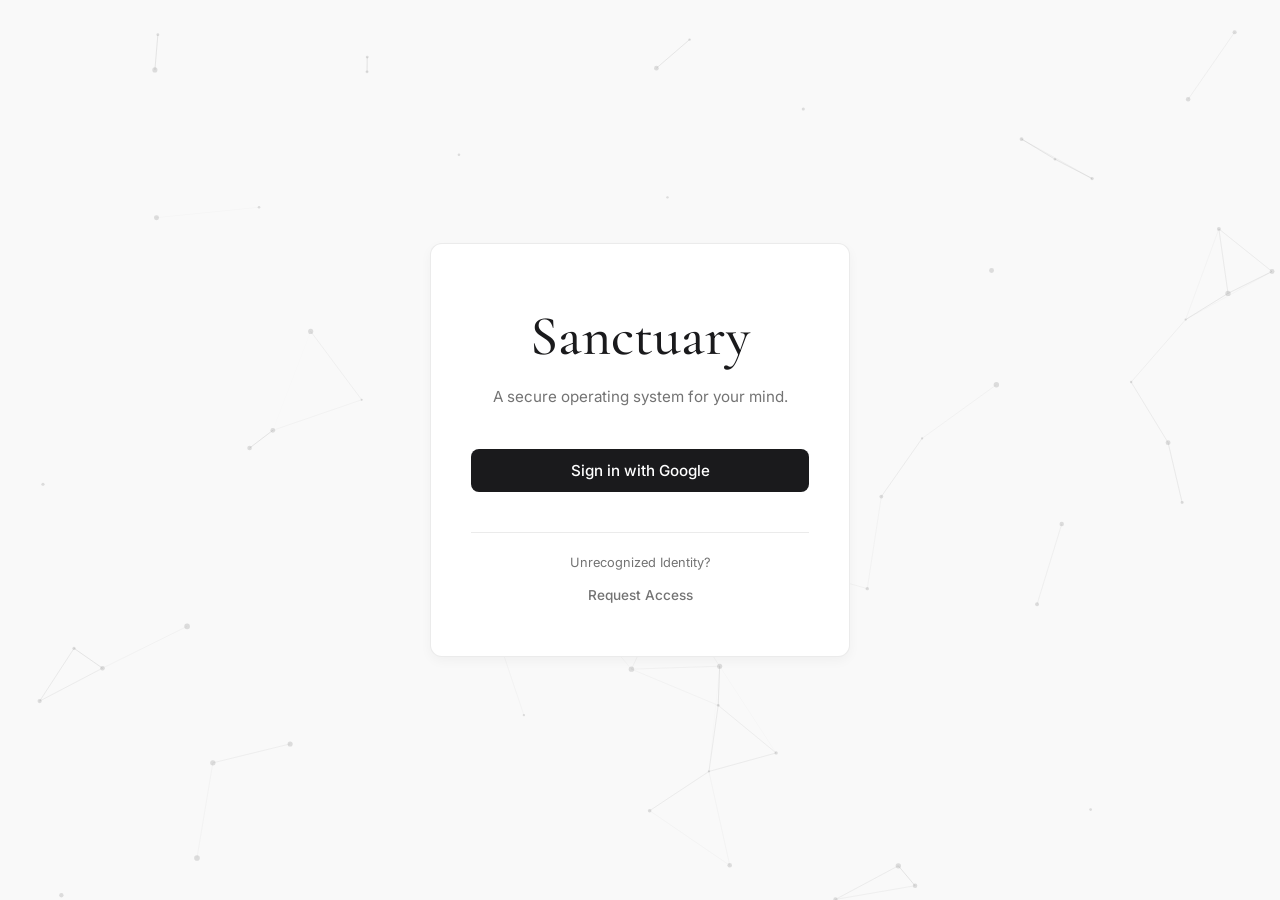
==== index.html @ 643065f3 "Update index.html" ====
<!DOCTYPE html>
<html lang="en">
<head>
  <meta charset="UTF-8">
  <meta name="viewport" content="width=device-width, initial-scale=1.0, maximum-scale=1.0, user-scalable=no">
  <title>Sanctuary OS</title>
  
  <!-- Premium Typography -->
  <link rel="preconnect" href="https://fonts.googleapis.com">
  <link rel="preconnect" href="https://fonts.gstatic.com" crossorigin>
  <link href="https://fonts.googleapis.com/css2?family=Cormorant+Garamond:ital,wght@0,400;0,500;0,600;1,400;1,500&family=Inter:wght@400;500;600&display=swap" rel="stylesheet">
  
  <link rel="stylesheet" href="styles.css">
  
  <!-- Google Identity Services (Removed async/defer to prevent race conditions) -->
  <script src="https://accounts.google.com/gsi/client"></script>
</head>
<body data-theme="light">

  <!-- THE CUTOUT FIX: The weather canvas is now positioned here to cover the entire screen -->
  <canvas id="snow-canvas" style="position: fixed; top: 0; left: 0; width: 100vw; height: 100vh; pointer-events: none; z-index: -1;"></canvas>

  <!-- AUTHENTICATION & GATEKEEPING -->
  <div id="auth-screen" class="fullscreen-view">
    <canvas id="orbs-canvas"></canvas>
    <div class="auth-card">
      <h1 class="title-elegant">Sanctuary</h1>
      <p class="subtitle">A secure operating system for your mind.</p>
      
      <div id="step-google">
        <button id="btn-google-login" class="btn-primary" style="margin-bottom: 20px;">Sign in with Google</button>
        <div style="margin-top: 20px; border-top: 1px solid var(--border-light); padding-top: 20px;">
          <p style="font-size: 0.8rem; color: var(--text-muted); margin-bottom: 10px;">Unrecognized Identity?</p>
          <a href="mailto:owner@example.com?subject=Sanctuary%20Access%20Request&body=I%20am%20requesting%20authentication%20to%20enter%20the%20Sanctuary." class="btn-secondary" style="text-decoration: none; font-size: 0.85rem;">Request Access</a>
        </div>
      </div>
      
      <div id="step-password" class="hidden">
        <p class="user-greeting" id="user-email-display" style="font-size: 0.85rem; color: var(--text-muted); margin-bottom: 20px;"></p>
        <input type="password" id="diary-password" placeholder="Enter your Master Key..." class="input-minimal" autocomplete="off" />
        <button id="btn-unlock" class="btn-primary">Unlock Vault</button>
      </div>
    </div>
  </div>

  <!-- QUOTE OF THE DAY & CURATION -->
  <div id="quote-screen" class="fullscreen-view hidden">
    <div class="quote-container">
      <p id="daily-quote-text" class="quote-text"></p>
      <p id="daily-quote-author" class="quote-author"></p>
      
      <div style="display: flex; justify-content: center; gap: 30px; margin-top: 40px;" class="fade-in-delayed">
        <button id="btn-like-quote" class="icon-btn" title="Save to Pinned Thoughts" style="width: 45px; height: 45px; border: 1px solid var(--border-light); border-radius: 50%;">
          <svg xmlns="http://www.w3.org/2000/svg" width="20" height="20" viewBox="0 0 24 24" fill="none" stroke="currentColor" stroke-width="1.5" stroke-linecap="round" stroke-linejoin="round"><path d="M20.84 4.61a5.5 5.5 0 0 0-7.78 0L12 5.67l-1.06-1.06a5.5 5.5 0 0 0-7.78 7.78l1.06 1.06L12 21.23l7.78-7.78 1.06-1.06a5.5 5.5 0 0 0 0-7.78z"></path></svg>
        </button>
        <button id="btn-enter-sanctuary" class="btn-primary" style="width: auto; padding: 0 40px; border-radius: 30px;">Enter</button>
      </div>
    </div>
  </div>

  <!-- MAIN WORKSPACE -->
  <div id="main-workspace" class="hidden">
    
    <!-- Dynamic Sliding Sidebar -->
    <nav id="sidebar" class="sidebar-expanded">
      <div class="sidebar-header">
        <h2 class="sidebar-title">Sanctuary</h2>
      </div>
      <ul class="nav-links">
        <li class="nav-item active" data-target="view-journal">
          <span class="nav-text">My Journal</span>
        </li>
        <li class="nav-item" data-target="view-people">
          <span class="nav-text">Codex</span>
        </li>
        <li class="nav-item" data-target="view-lists">
          <span class="nav-text">Lists</span>
        </li>
        <li class="nav-item" data-target="view-thoughts">
          <span class="nav-text">Thoughts</span>
        </li>
        <li class="nav-item" data-target="view-settings" style="margin-top: 40px; border-top: 1px solid var(--border-light); border-radius: 0; padding-top: 20px;">
          <span class="nav-text">Settings</span>
        </li>
      </ul>
    </nav>

    <!-- Main Content Area -->
    <main id="content-area">
      
      <!-- Top Bar: Controls -->
      <header class="top-bar">
        <div class="left-controls">
          <button id="btn-toggle-sidebar" class="icon-btn" title="Toggle Sidebar">
            <svg xmlns="http://www.w3.org/2000/svg" width="24" height="24" viewBox="0 0 24 24" fill="none" stroke="currentColor" stroke-width="1.5" stroke-linecap="round" stroke-linejoin="round"><line x1="3" y1="12" x2="21" y2="12"></line><line x1="3" y1="6" x2="21" y2="6"></line><line x1="3" y1="18" x2="21" y2="18"></line></svg>
          </button>
          <div class="date-display" id="current-date"></div>
        </div>
        
        <div class="window-controls">
          <!-- Night Mode Icon Restored -->
          <button id="btn-theme-toggle-icon" class="icon-btn" title="Toggle Day/Night">
            <svg xmlns="http://www.w3.org/2000/svg" width="20" height="20" viewBox="0 0 24 24" fill="none" stroke="currentColor" stroke-width="1.5" stroke-linecap="round" stroke-linejoin="round"><path d="M21 12.79A9 9 0 1 1 11.21 3 7 7 0 0 0 21 12.79z"></path></svg>
          </button>
          <button id="btn-lock-diary" class="icon-btn" title="Lock Vault">
            <svg xmlns="http://www.w3.org/2000/svg" width="20" height="20" viewBox="0 0 24 24" fill="none" stroke="currentColor" stroke-width="1.5" stroke-linecap="round" stroke-linejoin="round"><rect x="3" y="11" width="18" height="11" rx="2" ry="2"></rect><path d="M7 11V7a5 5 0 0 1 10 0v4"></path></svg>
          </button>
        </div>
      </header>


      <!-- 1. JOURNAL VIEW -->
      <section id="view-journal" class="view-section active">
        <div class="journal-layout">
          <div id="journal-history-panel" class="journal-sidebar">
            <button id="btn-new-entry" class="btn-primary" style="margin-bottom: 30px;">New Page</button>
            <ul id="journal-history-list" class="history-list"></ul>
          </div>
          
          <div class="journal-editor-container">
            <!-- Notice: Canvas is removed from here -->
            
            <div class="editor-toolbar">
              <button class="toolbar-btn" data-format="bold" title="Bold">Bold</button>
              <button class="toolbar-btn" data-format="italic" title="Italic">Italic</button>
              <button class="toolbar-btn" data-format="h2" title="Header">Header</button>
              <button class="toolbar-btn" data-format="bullet" title="Bullet List">List</button>
              <div class="toolbar-divider"></div>
              <span class="toolbar-status">Live Markdown Engine</span>
              <button id="btn-delete-entry" class="icon-btn btn-danger hidden" style="margin-left: auto;" title="Delete Page">
                <svg xmlns="http://www.w3.org/2000/svg" width="18" height="18" viewBox="0 0 24 24" fill="none" stroke="currentColor" stroke-width="1.5" stroke-linecap="round" stroke-linejoin="round"><polyline points="3 6 5 6 21 6"></polyline><path d="M19 6v14a2 2 0 0 1-2 2H7a2 2 0 0 1-2-2V6m3 0V4a2 2 0 0 1 2-2h4a2 2 0 0 1 2 2v2"></path></svg>
              </button>
            </div>
            
            <input type="text" id="entry-title" class="title-input" placeholder="Untitled">
            
            <!-- This WYSIWYG editor setup is correct! -->
            <div id="entry-body" class="journal-textarea" contenteditable="true"></div>
          </div>
        </div>
      </section>

      <!-- 2. CODEX VIEW -->
      <section id="view-people" class="view-section hidden">
        <div class="section-header">
          <h2 class="section-title">Codex</h2>
          <button id="btn-add-codex" class="btn-primary" style="width: auto;">Add Entry</button>
        </div>
        <div id="codex-grid" class="masonry-grid"></div>
        
        <div id="modal-codex" class="modal hidden">
          <div class="modal-content">
            <div class="modal-tabs">
              <button id="tab-btn-person" class="tab-btn active">Person</button>
              <button id="tab-btn-lore" class="tab-btn">Lore</button>
            </div>
            
            <div id="input-pane-person" class="tab-pane">
              <div class="image-upload-wrapper">
                <img id="person-img-preview" class="profile-img-preview hidden" src="" alt="Profile Preview">
                <label for="person-image" class="btn-secondary" style="font-size: 0.85rem; display: inline-block; cursor: pointer; border: 1px solid var(--border-light); padding: 8px 16px; border-radius: 6px;">Upload Portrait (< 5MB)</label>
                <input type="file" id="person-image" class="hidden" accept="image/jpeg, image/png, image/webp">
              </div>
              
              <input type="text" id="person-name" class="input-minimal" placeholder="Name">
              <input type="date" id="person-birthdate" class="input-minimal" title="Birthdate" style="color: var(--text-muted);">
              
              <div class="input-row">
                <input type="text" id="person-age" class="input-minimal" placeholder="Age / Era">
                <input type="text" id="person-relation" class="input-minimal" placeholder="Relation / Role">
              </div>
              
              <div class="input-row">
                <textarea id="person-likes" class="input-minimal list-textarea" placeholder="Likes..."></textarea>
                <textarea id="person-dislikes" class="input-minimal list-textarea" placeholder="Dislikes..."></textarea>
              </div>
            </div>


            <div id="input-pane-lore" class="tab-pane hidden">
              <input type="text" id="lore-title" class="input-minimal" placeholder="Concept / Title">
              <input type="text" id="lore-category" class="input-minimal" placeholder="Category">
            </div>

            <textarea id="codex-notes" class="journal-textarea modal-textarea" placeholder="Deep-dive analysis or notes..."></textarea>
            
            <div class="modal-actions">
              <button id="btn-save-codex" class="btn-primary">Save</button>
              <button id="btn-close-codex" class="btn-secondary">Cancel</button>
            </div>
          </div>
        </div>
      </section>

      <!-- 3. LISTS VIEW -->
      <section id="view-lists" class="view-section hidden">
        <div class="section-header">
          <h2 class="section-title">Lists</h2>
          <button id="btn-add-list" class="btn-primary" style="width: auto;">New List</button>
        </div>
        <div id="lists-container" class="masonry-grid"></div>

        <div id="modal-list" class="modal hidden">
          <div class="modal-content">
            <h3 style="font-family: var(--font-reading); font-size: 2rem; font-weight: 500; margin-bottom: 24px;">Create List</h3>
            <input type="text" id="list-title" class="input-minimal" placeholder="List Title">
            <input type="text" id="list-first-item" class="input-minimal" placeholder="First item">
            <div class="modal-actions">
              <button id="btn-save-list" class="btn-primary">Create</button>
              <button id="btn-close-list" class="btn-secondary">Cancel</button>
            </div>
          </div>
        </div>
      </section>

      <!-- 4. THOUGHTS VIEW -->
      <section id="view-thoughts" class="view-section hidden">
        <h2 class="section-title" style="margin-bottom: 30px;">Thoughts & Archive</h2>
        
        <div class="quick-capture-box">
          <textarea id="quick-thought-input" class="input-minimal" placeholder="Jot down a sudden philosophy or a stray thought..." rows="2"></textarea>
          <button id="btn-save-thought" class="btn-primary" style="width: auto; align-self: flex-end;">Save</button>
        </div>

        <div id="thoughts-feed" class="masonry-grid" style="margin-top: 40px;"></div>
      </section>
      
      <!-- 5. SETTINGS VIEW -->
      <section id="view-settings" class="view-section hidden">
        <h2 class="section-title" style="margin-bottom: 40px;">Settings</h2>
        
        <div style="max-width: 600px;">
          <!-- Theme Toggle -->
          <div style="margin-bottom: 40px; display: flex; justify-content: space-between; align-items: center; border-bottom: 1px solid var(--border-light); padding-bottom: 20px;">
            <div>
              <h3 style="font-weight: 500; margin-bottom: 4px;">Theme</h3>
              <p style="font-size: 0.85rem; color: var(--text-muted);">Toggle between light and dark modes.</p>
            </div>
            <button id="btn-theme-toggle" class="btn-secondary" style="border: 1px solid var(--border-light); padding: 8px 16px; border-radius: 6px;">
              Toggle Day/Night
            </button>
          </div>
          
          <!-- Cloud Sync -->
          <div style="margin-bottom: 40px; display: flex; justify-content: space-between; align-items: center; border-bottom: 1px solid var(--border-light); padding-bottom: 20px;">
            <div>
              <h3 style="font-weight: 500; margin-bottom: 4px;">Cloud Sync</h3>
              <p style="font-size: 0.85rem; color: var(--text-muted);">Current connection status to Google Drive.</p>
            </div>
            <div id="cloud-indicator" style="font-size: 0.85rem; font-weight: 600; color: var(--text-muted);">Status: Disconnected</div>
          </div>

          <!-- Cryptographic Engine -->
          <div>
            <h3 style="font-weight: 500; margin-bottom: 4px;">Cryptographic Core</h3>
            <p style="font-size: 0.85rem; color: var(--text-muted); margin-bottom: 24px;">Safely decrypt and re-encrypt your entire vault with a new Master Key. Do not close the browser during this process.</p>
            
            <input type="password" id="old-key" class="input-minimal" placeholder="Current Key">
            <input type="password" id="new-key" class="input-minimal" placeholder="New Key">
            <input type="password" id="new-key-confirm" class="input-minimal" placeholder="Confirm New Key">
            
            <button id="btn-confirm-key-change" class="btn-primary" style="margin-top: 20px;">Re-Encrypt Vault</button>
          </div>
        </div>
      </section>

    </main>
  </div>

  <!-- Script load order is critical: Cloud -> Modules -> App -->
  <script src="js/cloud.js"></script>
  <script src="js/modules.js"></script>
  <script src="js/app.js"></script>
</body>
</html>
---- styles.css ----
/* --- PREMIUM THEME VARIABLES --- */
@import url('https://fonts.googleapis.com/css2?family=Cormorant+Garamond:ital,wght@0,400;0,500;0,600;1,400;1,500&family=Inter:wght@400;500;600&display=swap');

:root {
  --bg-main: #F9F9F9;
  --bg-surface: #FFFFFF;
  --text-main: #1A1A1C;
  --text-muted: #737373;
  --border-light: rgba(0, 0, 0, 0.08);
  --shadow-subtle: 0 4px 12px rgba(0, 0, 0, 0.04);
  --tag-bg: #EAEAEA;
  --font-ui: 'Inter', sans-serif;
  --font-reading: 'Cormorant Garamond', serif;
}

[data-theme="dark"] {
  --bg-main: #0E0E10;
  --bg-surface: #18181A;
  --text-main: #EDEDED;
  --text-muted: #888888;
  --border-light: rgba(255, 255, 255, 0.08);
  --shadow-subtle: 0 8px 30px rgba(0, 0, 0, 0.3);
  --tag-bg: #222224;
}

* { margin: 0; padding: 0; box-sizing: border-box; -webkit-tap-highlight-color: transparent; }

body {
  background-color: var(--bg-main);
  color: var(--text-main);
  font-family: var(--font-ui);
  height: 100vh;
  overflow: hidden;
  transition: background-color 0.5s ease, color 0.5s ease;
  line-height: 1.5;
}

.hidden { display: none !important; }

/* --- AUTHENTICATION & ORBS --- */
.fullscreen-view {
  position: absolute; top: 0; left: 0; width: 100vw; height: 100vh;
  display: flex; align-items: center; justify-content: center;
  background-color: var(--bg-main); z-index: 100; transition: opacity 0.8s ease;
}

#orbs-canvas { position: absolute; top: 0; left: 0; width: 100vw; height: 100vh; z-index: 0; pointer-events: none; opacity: 0.7; }

.auth-card {
  position: relative; z-index: 10; text-align: center; padding: 50px 40px;
  max-width: 420px; width: 90%; background: var(--bg-surface);
  border: 1px solid var(--border-light); border-radius: 12px; box-shadow: var(--shadow-subtle);
}

.title-elegant { font-family: var(--font-reading); font-size: 3.5rem; font-weight: 500; margin-bottom: 8px; }
.subtitle { color: var(--text-muted); font-size: 0.95rem; margin-bottom: 40px; }

/* --- CLEAN BUTTONS (No Red Glow) --- */
.btn-primary {
  background: var(--text-main);
  color: var(--bg-surface);
  border: none;
  padding: 12px 24px;
  font-family: var(--font-ui);
  font-weight: 500;
  font-size: 0.95rem;
  border-radius: 8px;
  cursor: pointer;
  width: 100%;
  transition: opacity 0.2s ease, transform 0.1s ease;
}
.btn-primary:hover { opacity: 0.85; }
.btn-primary:active { transform: scale(0.98); }

/* --- QUOTE SCREEN FIX --- */
.quote-container { max-width: 800px; padding: 40px; text-align: center; z-index: 10; position: relative; }
.quote-text { font-family: var(--font-reading); font-size: 2.2rem; font-style: italic; line-height: 1.5; margin-bottom: 24px; }
.quote-author { font-size: 0.9rem; text-transform: uppercase; letter-spacing: 0.1em; color: var(--text-muted); margin-bottom: 30px; }

/* --- MAIN WORKSPACE & FULLY COLLAPSIBLE SIDEBAR --- */
#main-workspace { display: flex; height: 100vh; width: 100vw; }

#sidebar {
  background-color: var(--bg-surface);
  border-right: 1px solid var(--border-light);
  display: flex; flex-direction: column;
  transition: width 0.4s cubic-bezier(0.2, 0.8, 0.2, 1), transform 0.4s cubic-bezier(0.2, 0.8, 0.2, 1);
  overflow: hidden; white-space: nowrap; flex-shrink: 0;
}

.sidebar-expanded { width: 280px; transform: translateX(0); }
.sidebar-collapsed { width: 0px; transform: translateX(-100%); border-right: none; }

.sidebar-header { padding: 40px 24px 30px 24px; height: 100px; }
.sidebar-title { font-family: var(--font-reading); font-size: 1.8rem; font-weight: 600; }

.nav-links { list-style: none; display: flex; flex-direction: column; gap: 8px; padding: 0 16px; }
.nav-item {
  display: flex; align-items: center; padding: 12px 16px; cursor: pointer;
  border-radius: 8px; color: var(--text-muted); transition: all 0.2s ease;
}
.nav-item:hover { color: var(--text-main); background: var(--tag-bg); }
.nav-item.active { color: var(--text-main); font-weight: 500; background: var(--tag-bg); }
.nav-text { font-size: 0.95rem; }

/* --- CONTENT AREA & TOP BAR --- */
#content-area { flex: 1; display: flex; flex-direction: column; padding: 30px 60px; position: relative; overflow-y: auto; overflow-x: hidden; }

.top-bar { display: flex; justify-content: space-between; align-items: center; margin-bottom: 40px; flex-shrink: 0; }
.left-controls, .window-controls { display: flex; align-items: center; gap: 20px; }
.date-display { font-size: 0.85rem; text-transform: uppercase; letter-spacing: 0.08em; color: var(--text-muted); }

.icon-btn { background: transparent; border: none; color: var(--text-muted); cursor: pointer; transition: color 0.2s; display: flex; align-items: center; justify-content: center; }
.icon-btn:hover { color: var(--text-main); }
.icon-btn.liked { color: #E06C75; }

/* --- INPUTS & VIEWS --- */
.input-minimal {
  width: 100%; background: transparent; border: none; border-bottom: 1px solid transparent;
  color: var(--text-main); padding: 12px 0; margin-bottom: 16px; font-size: 1rem; outline: none; font-family: var(--font-ui); transition: border-bottom 0.3s ease;
}
.input-minimal:focus { border-bottom: 1px solid var(--border-light); }
.input-minimal::placeholder { color: var(--text-muted); opacity: 0.5; }

.view-section { display: flex; flex-direction: column; flex: 1; animation: fadeIn 0.4s ease forwards; }
@keyframes fadeIn { to { opacity: 1; } }

.section-header { display: flex; justify-content: space-between; align-items: center; margin-bottom: 30px; }
.section-title { font-family: var(--font-reading); font-size: 2.5rem; font-weight: 500; }

/* --- JOURNAL EDITOR & SNOWBOARD CANVAS --- */
.journal-layout { display: flex; gap: 40px; height: 100%; position: relative; }

/* The Secondary Sidebar (Now with slide animation) */
.journal-sidebar { 
  width: 260px; border-right: 1px solid var(--border-light); padding-right: 24px; 
  display: flex; flex-direction: column; flex-shrink: 0; z-index: 5;
  transition: width 0.4s cubic-bezier(0.2, 0.8, 0.2, 1), padding 0.4s ease, opacity 0.3s ease;
  overflow: hidden;
}
.journal-sidebar.collapsed {
  width: 0px; padding-right: 0px; border-right: none; opacity: 0;
}

.history-list { list-style: none; overflow-y: auto; display: flex; flex-direction: column; gap: 8px; }
.history-item { padding: 16px; border-radius: 8px; cursor: pointer; transition: background 0.2s; border: 1px solid transparent; }
.history-item:hover { background: var(--bg-surface); }
.history-item.active { background: var(--bg-surface); border: 1px solid var(--border-light); box-shadow: var(--shadow-subtle); }
.history-title { font-weight: 500; font-size: 0.95rem; margin-bottom: 4px; white-space: nowrap; overflow: hidden; text-overflow: ellipsis;}
.history-date { font-size: 0.75rem; color: var(--text-muted); }

.journal-editor-container { flex: 1; display: flex; flex-direction: column; position: relative; z-index: 10; }

.editor-toolbar { 
  display: flex; align-items: center; gap: 12px; padding: 12px 16px; 
  background: var(--bg-surface); border: 1px solid var(--border-light); 
  border-radius: 8px; margin-bottom: 24px; position: relative; z-index: 10; 
}
.toolbar-btn { background: transparent; border: none; color: var(--text-muted); font-size: 0.95rem; cursor: pointer; padding: 4px 8px; border-radius: 4px; }
.toolbar-btn:hover { background: var(--tag-bg); color: var(--text-main); }
.toolbar-divider { width: 1px; height: 16px; background: var(--border-light); }
.toolbar-status { font-size: 0.75rem; color: var(--text-muted); margin-left: 8px; }
.btn-danger { color: #E06C75; }

.title-input { background: transparent; border: none; outline: none; font-family: var(--font-reading); font-size: 3rem; font-weight: 600; color: var(--text-main); width: 100%; margin-bottom: 10px; position: relative; z-index: 10; }

/* Keep the 75ch limit only on cards, let the main journal go full width */
.card-body {
  font-family: var(--font-reading); font-size: 1.3rem; line-height: 1.8; max-width: 75ch; color: var(--text-main); 
}

.journal-textarea { 
  font-family: var(--font-reading); font-size: 1.3rem; line-height: 1.8; color: var(--text-main);
  max-width: 100%; /* This forces it to use the entire screen width */
  flex: 1; width: 100%; background: transparent; border: none; outline: none; 
  resize: none; padding-bottom: 60px; position: relative; z-index: 10; 
}

.journal-textarea::placeholder { color: var(--text-muted); opacity: 0.4; font-style: italic; }

/* Snow and Wind Canvas (Forced strictly to the background) */
#snow-canvas {
  position: absolute; top: 0; left: 0; width: 100%; height: 100%;
  pointer-events: none; z-index: 0; opacity: 0.4;
}

/* Snow and Wind Canvas Overlay on Writing Board */
#snow-canvas {
  position: absolute; top: 0; left: 0; width: 100%; height: 100%;
  pointer-events: none; z-index: 1; opacity: 0.6;
}

/* --- MASONRY GRID --- */
.masonry-grid { column-count: 1; column-gap: 24px; padding-bottom: 60px; }
@media (min-width: 900px) { .masonry-grid { column-count: 2; } }
@media (min-width: 1300px) { .masonry-grid { column-count: 3; } }

.card {
  break-inside: avoid; background: var(--bg-surface); border: 1px solid var(--border-light);
  border-radius: 12px; padding: 28px; margin-bottom: 24px; box-shadow: var(--shadow-subtle);
  transition: all 0.3s ease; cursor: pointer; position: relative;
}
.card:hover { transform: translateY(-3px); border-color: var(--text-muted); }
.card-title { font-family: var(--font-reading); font-size: 1.6rem; font-weight: 600; margin-bottom: 8px; }
.card-subtitle { font-size: 0.8rem; color: var(--text-muted); text-transform: uppercase; letter-spacing: 0.08em; margin-bottom: 16px; font-weight: 500;}
.card-meta { margin-top: 20px; display: flex; gap: 8px; flex-wrap: wrap; }
.tag { background: var(--tag-bg); color: var(--text-muted); font-size: 0.8rem; padding: 6px 12px; border-radius: 6px; font-weight: 500;}

/* Checklist */
.checklist { list-style: none; margin-top: 12px; }
.check-item { display: flex; align-items: flex-start; gap: 12px; margin-bottom: 12px; font-size: 1rem; }
.check-box { width: 20px; height: 20px; border: 2px solid var(--text-muted); border-radius: 4px; cursor: pointer; flex-shrink: 0; margin-top: 3px; transition: all 0.2s; }
.check-box.done { background: var(--text-muted); border-color: var(--text-muted); }
.check-item.done span { text-decoration: line-through; opacity: 0.5; }

/* --- MODALS --- */
.modal { position: absolute; top: 0; left: 0; width: 100vw; height: 100vh; background: rgba(0,0,0,0.6); backdrop-filter: blur(6px); display: flex; align-items: center; justify-content: center; z-index: 50; opacity: 1; transition: opacity 0.3s; }
.modal.hidden { opacity: 0; pointer-events: none; }
.modal-content { background: var(--bg-surface); padding: 40px; border-radius: 16px; width: 90%; max-width: 650px; max-height: 90vh; overflow-y: auto; box-shadow: 0 20px 50px rgba(0,0,0,0.2); border: 1px solid var(--border-light); }
.modal-tabs { display: flex; gap: 24px; border-bottom: 1px solid var(--border-light); margin-bottom: 30px; }
.tab-btn { background: transparent; border: none; font-size: 1.05rem; color: var(--text-muted); padding-bottom: 12px; cursor: pointer; border-bottom: 2px solid transparent; transition: all 0.3s ease; font-weight: 500; }
.tab-btn.active { color: var(--text-main); border-bottom: 2px solid var(--text-main); }
.input-row { display: flex; gap: 20px; }
.list-textarea { min-height: 80px; resize: none; background: var(--tag-bg); padding: 16px; border-radius: 8px; font-size: 0.95rem;}
.modal-textarea { min-height: 180px; margin-top: 20px; border-top: 1px solid var(--border-light); padding-top: 24px; }
.profile-img-preview { width: 100px; height: 100px; border-radius: 50%; object-fit: cover; margin-bottom: 16px; border: 2px solid var(--border-light); }
.image-upload-wrapper { text-align: center; margin-bottom: 24px; }
.btn-secondary { background: transparent; border: none; color: var(--text-muted); font-family: var(--font-ui); font-size: 0.95rem; font-weight: 500; cursor: pointer; }
.btn-secondary:hover { color: var(--text-main); }
.modal-actions { display: flex; justify-content: flex-end; gap: 16px; margin-top: 30px; }
.modal-actions .btn-primary { width: auto; }

/* Quick Capture */
.quick-capture-box { background: var(--bg-surface); border: 1px solid var(--border-light); border-radius: 12px; padding: 24px; display: flex; flex-direction: column; gap: 16px; box-shadow: var(--shadow-subtle); max-width: 800px; }
.quick-capture-box textarea { resize: none; margin-bottom: 0; font-family: var(--font-reading); font-size: 1.25rem;}

/* Ensure the toggle button is ALWAYS accessible */
#btn-toggle-sidebar {
  position: fixed;
  top: 20px; /* Adjust based on your header height */
  left: 20px;
  z-index: 9999; /* Keeps it above everything, including the weather */
  background: transparent;
  border: none;
  cursor: pointer;
  color: var(--text-main);
  transition: transform 0.3s ease;
}

/* Optional: Shift the button slightly when the sidebar is open */
.sidebar-expanded ~ #btn-toggle-sidebar {
  transform: translateX(250px); /* Matches your sidebar width */
}

/* WYSIWYG Editor Adjustments */
.journal-textarea[contenteditable] {
  cursor: text;
  overflow-y: auto;
  min-height: 50vh;
}

/* Faking the placeholder text */
.journal-textarea[contenteditable]:empty::before {
  content: "Start writing...";
  color: var(--text-muted);
  pointer-events: none;
  display: block; /* Ensures it acts like block text */
}
/* --- SLEEK TEXT DELETE BUTTONS --- */
.btn-delete-text {
  background: transparent;
  border: none;
  color: var(--text-muted); /* Blends in smoothly with the grey text */
  font-family: var(--font-ui);
  font-size: 0.85rem;
  cursor: pointer;
  padding: 0;
  margin-left: auto; /* Pushes it to the right side if in a flex container */
  transition: color 0.2s ease;
}

.btn-delete-text:hover {
  color: var(--danger-color); /* Turns soft red when hovered */
  text-decoration: underline;
}
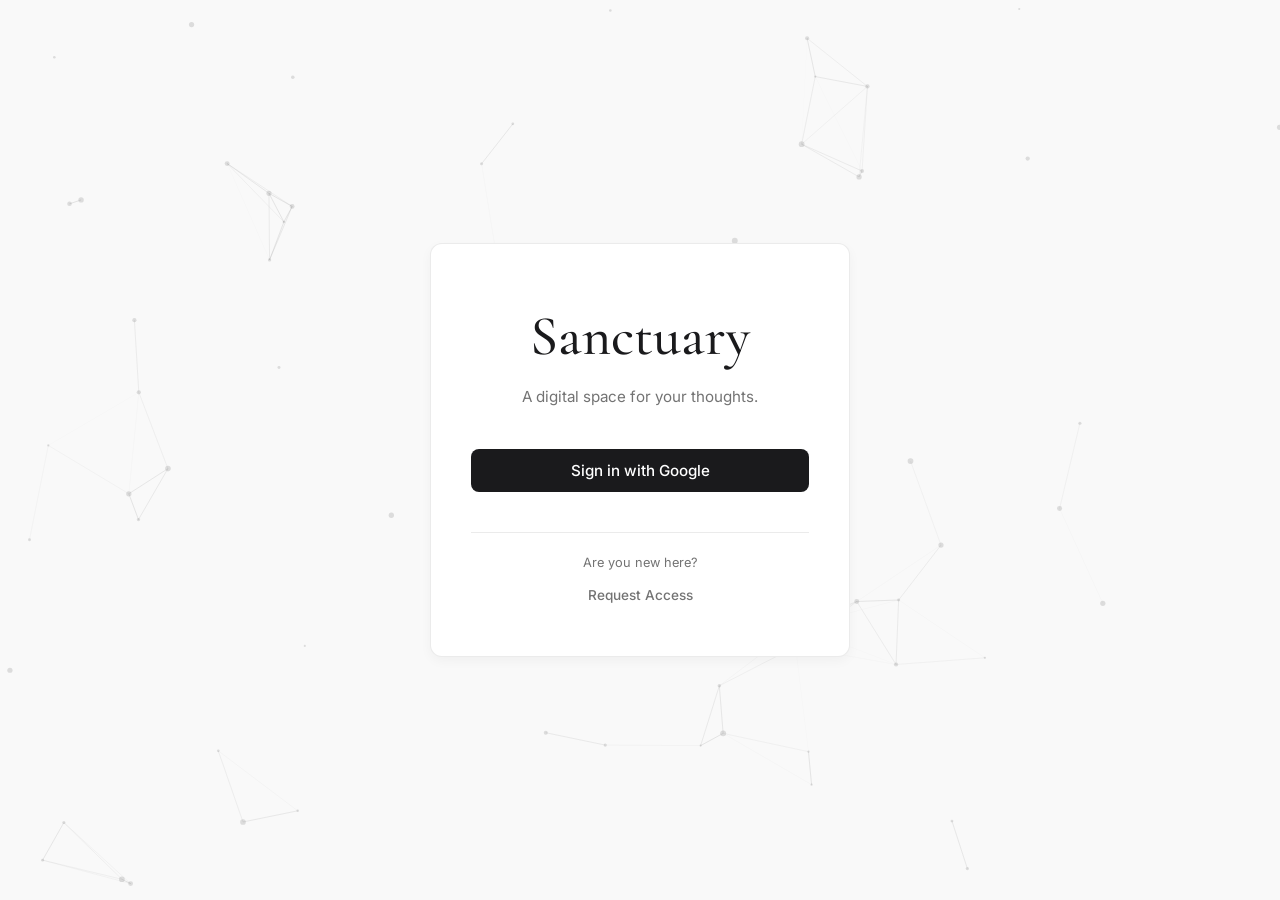
==== commit fe840650: "Update index.html" ====
--- a/index.html
+++ b/index.html
@@ -25,20 +25,20 @@
     <canvas id="orbs-canvas"></canvas>
     <div class="auth-card">
       <h1 class="title-elegant">Sanctuary</h1>
-      <p class="subtitle">A secure operating system for your mind.</p>
+      <p class="subtitle">A digital space for your thoughts.</p>
       
       <div id="step-google">
         <button id="btn-google-login" class="btn-primary" style="margin-bottom: 20px;">Sign in with Google</button>
         <div style="margin-top: 20px; border-top: 1px solid var(--border-light); padding-top: 20px;">
-          <p style="font-size: 0.8rem; color: var(--text-muted); margin-bottom: 10px;">Unrecognized Identity?</p>
+          <p style="font-size: 0.8rem; color: var(--text-muted); margin-bottom: 10px;">Are you new here?</p>
           <a href="mailto:owner@example.com?subject=Sanctuary%20Access%20Request&body=I%20am%20requesting%20authentication%20to%20enter%20the%20Sanctuary." class="btn-secondary" style="text-decoration: none; font-size: 0.85rem;">Request Access</a>
         </div>
       </div>
       
       <div id="step-password" class="hidden">
         <p class="user-greeting" id="user-email-display" style="font-size: 0.85rem; color: var(--text-muted); margin-bottom: 20px;"></p>
-        <input type="password" id="diary-password" placeholder="Enter your Master Key..." class="input-minimal" autocomplete="off" />
-        <button id="btn-unlock" class="btn-primary">Unlock Vault</button>
+        <input type="password" id="diary-password" placeholder="Enter your Password..." class="input-minimal" autocomplete="off" />
+        <button id="btn-unlock" class="btn-primary">Unlock Journal</button>
       </div>
     </div>
   </div>
@@ -102,7 +102,7 @@
           <button id="btn-theme-toggle-icon" class="icon-btn" title="Toggle Day/Night">
             <svg xmlns="http://www.w3.org/2000/svg" width="20" height="20" viewBox="0 0 24 24" fill="none" stroke="currentColor" stroke-width="1.5" stroke-linecap="round" stroke-linejoin="round"><path d="M21 12.79A9 9 0 1 1 11.21 3 7 7 0 0 0 21 12.79z"></path></svg>
           </button>
-          <button id="btn-lock-diary" class="icon-btn" title="Lock Vault">
+          <button id="btn-lock-diary" class="icon-btn" title="Lock Journal">
             <svg xmlns="http://www.w3.org/2000/svg" width="20" height="20" viewBox="0 0 24 24" fill="none" stroke="currentColor" stroke-width="1.5" stroke-linecap="round" stroke-linejoin="round"><rect x="3" y="11" width="18" height="11" rx="2" ry="2"></rect><path d="M7 11V7a5 5 0 0 1 10 0v4"></path></svg>
           </button>
         </div>
@@ -250,17 +250,18 @@
             <div id="cloud-indicator" style="font-size: 0.85rem; font-weight: 600; color: var(--text-muted);">Status: Disconnected</div>
           </div>
 
-          <!-- Cryptographic Engine -->
-          <div>
-            <h3 style="font-weight: 500; margin-bottom: 4px;">Cryptographic Core</h3>
-            <p style="font-size: 0.85rem; color: var(--text-muted); margin-bottom: 24px;">Safely decrypt and re-encrypt your entire vault with a new Master Key. Do not close the browser during this process.</p>
-            
-            <input type="password" id="old-key" class="input-minimal" placeholder="Current Key">
-            <input type="password" id="new-key" class="input-minimal" placeholder="New Key">
-            <input type="password" id="new-key-confirm" class="input-minimal" placeholder="Confirm New Key">
-            
-            <button id="btn-confirm-key-change" class="btn-primary" style="margin-top: 20px;">Re-Encrypt Vault</button>
-          </div>
+              <!-- Security Settings -->
+    <div>
+      <h3 style="font-weight: 500; margin-bottom: 4px;">Security</h3>
+      <p style="font-size: 0.85rem; color: var(--text-muted); margin-bottom: 24px;">Update your password to keep your journal safe. Do not close the browser while saving.</p>
+      
+      <input type="password" id="old-key" class="input-minimal" placeholder="Current Password">
+      <input type="password" id="new-key" class="input-minimal" placeholder="New Password">
+      <input type="password" id="new-key-confirm" class="input-minimal" placeholder="Confirm New Password">
+      
+      <button id="btn-confirm-key-change" class="btn-primary" style="margin-top: 20px;">Change Password</button>
+    </div>
+
         </div>
       </section>
 
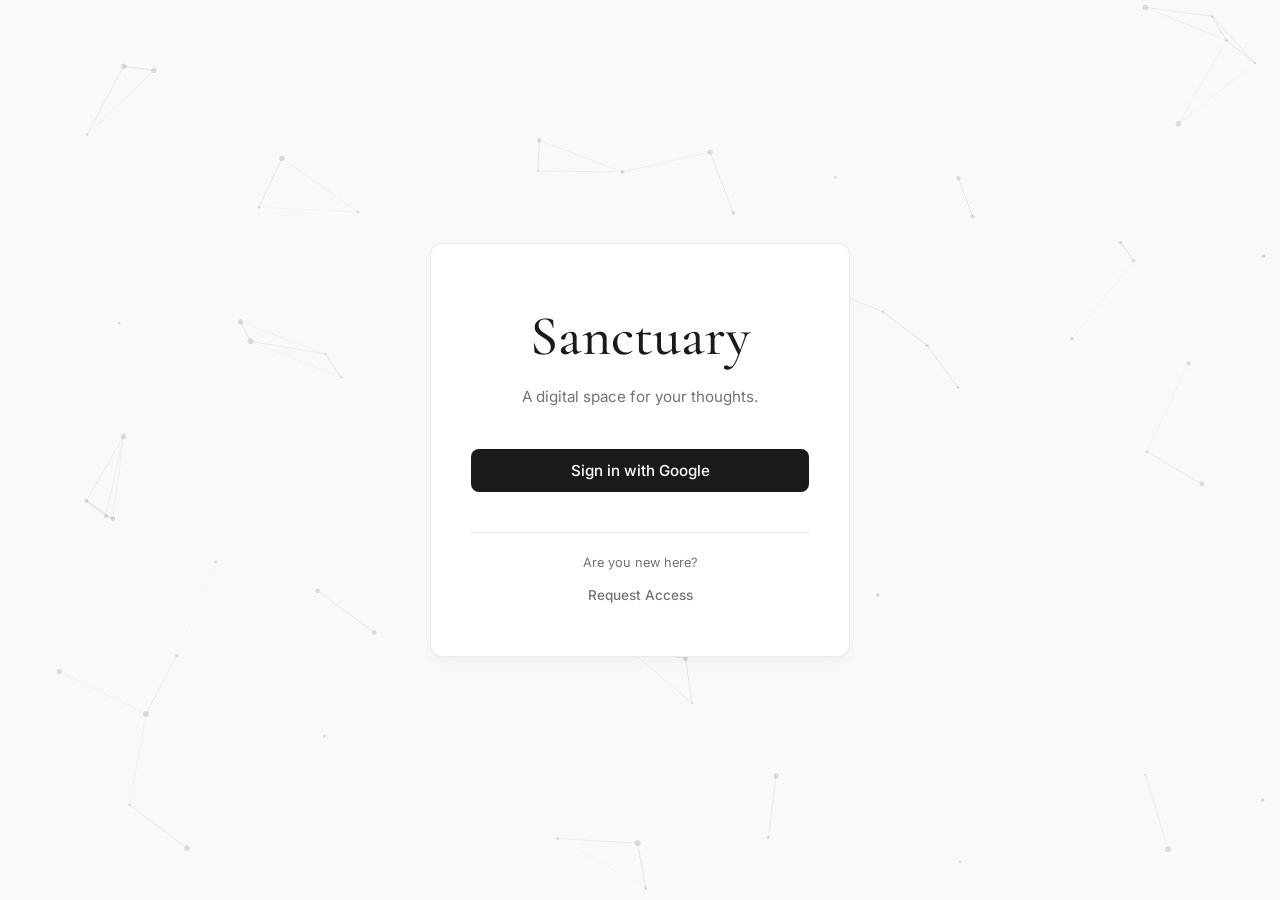
==== commit 18327816: "Update index.html Pwa" ====
--- a/index.html
+++ b/index.html
@@ -1,6 +1,15 @@
 <!DOCTYPE html>
 <html lang="en">
 <head>
+    <!-- Web App Manifest -->
+  <link rel="manifest" href="manifest.json">
+  
+  <!-- Mobile App UI Tags -->
+  <meta name="mobile-web-app-capable" content="yes">
+  <meta name="apple-mobile-web-app-capable" content="yes">
+  <meta name="apple-mobile-web-app-status-bar-style" content="black-translucent">
+  <link rel="apple-touch-icon" href="https://cdn-icons-png.flaticon.com/512/8201/8201082.png">
+
   <meta charset="UTF-8">
   <meta name="viewport" content="width=device-width, initial-scale=1.0, maximum-scale=1.0, user-scalable=no">
   <title>Sanctuary OS</title>
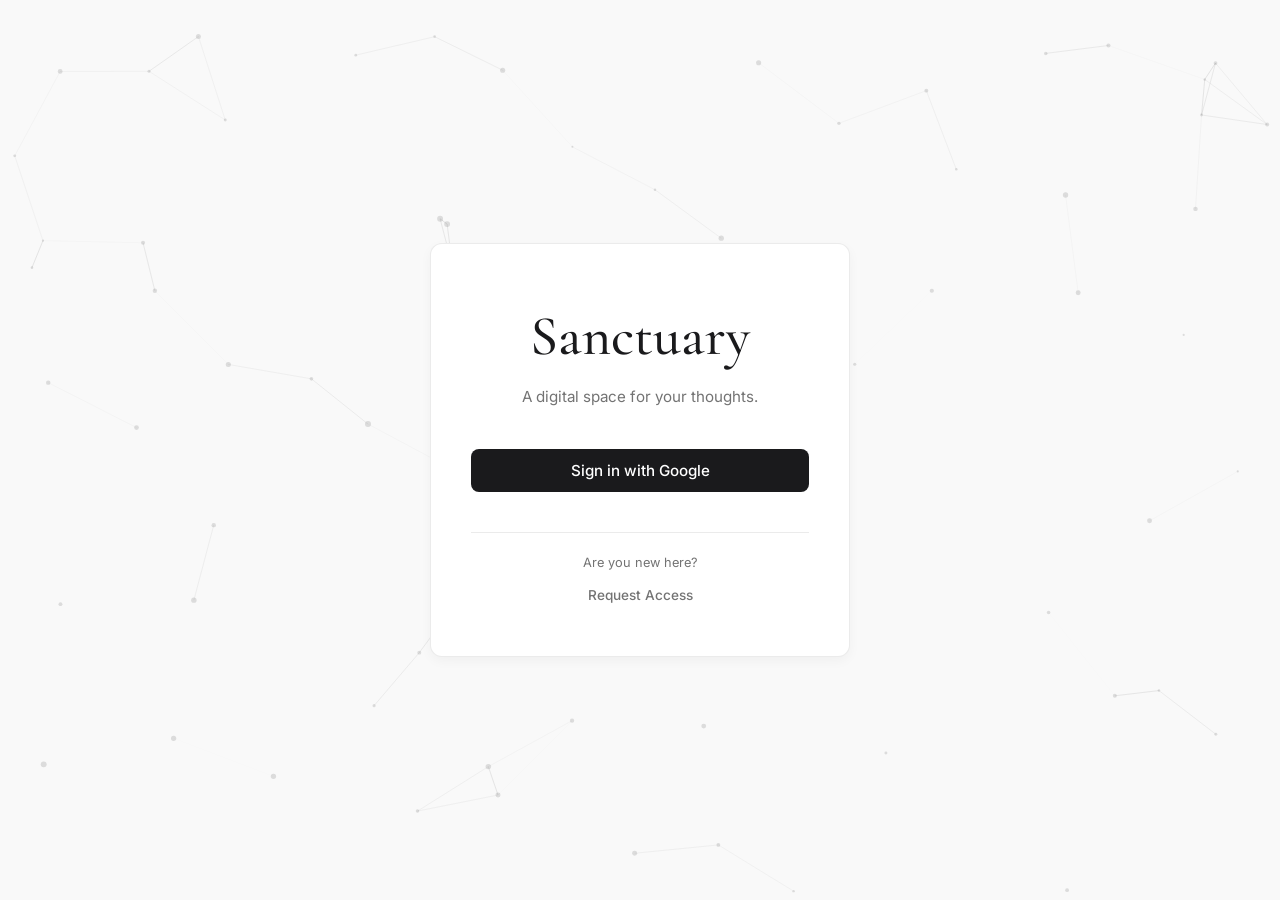
==== commit 4865fbc2: "Update index.html" ====
--- a/index.html
+++ b/index.html
@@ -40,7 +40,7 @@
         <button id="btn-google-login" class="btn-primary" style="margin-bottom: 20px;">Sign in with Google</button>
         <div style="margin-top: 20px; border-top: 1px solid var(--border-light); padding-top: 20px;">
           <p style="font-size: 0.8rem; color: var(--text-muted); margin-bottom: 10px;">Are you new here?</p>
-          <a href="mailto:owner@example.com?subject=Sanctuary%20Access%20Request&body=I%20am%20requesting%20authentication%20to%20enter%20the%20Sanctuary." class="btn-secondary" style="text-decoration: none; font-size: 0.85rem;">Request Access</a>
+          <a href="mailto: kae432721@gmail.com?subject=Sanctuary%20Access%20Request&body=I%20am%20requesting%20authentication%20to%20enter%20the%20Sanctuary." class="btn-secondary" style="text-decoration: none; font-size: 0.85rem;">Request Access</a>
         </div>
       </div>
       
--- a/styles.css
+++ b/styles.css
@@ -284,3 +284,38 @@
   text-decoration: underline;
 }
 
+/* --- LIST CHECKBOX UI --- */
+.list-item-container {
+  display: flex;
+  align-items: center;
+  margin: 8px 0;
+}
+
+.list-checkbox {
+  margin-right: 12px;
+  width: 18px;
+  height: 18px;
+  cursor: pointer;
+  accent-color: #6366f1; /* You can change this color to match your app's theme */
+}
+
+.list-text {
+  font-size: 16px;
+  transition: all 0.2s ease;
+}
+
+.list-text.completed {
+  text-decoration: line-through;
+  color: #6c6c77; /* Dimmed text so completed items fade into the background */
+}
+
+.completed-divider {
+  margin-top: 15px;
+  padding-top: 10px;
+  border-top: 1px solid #333; /* Dark divider line */
+  font-size: 12px;
+  color: #888;
+  text-transform: uppercase;
+  letter-spacing: 1px;
+}
+
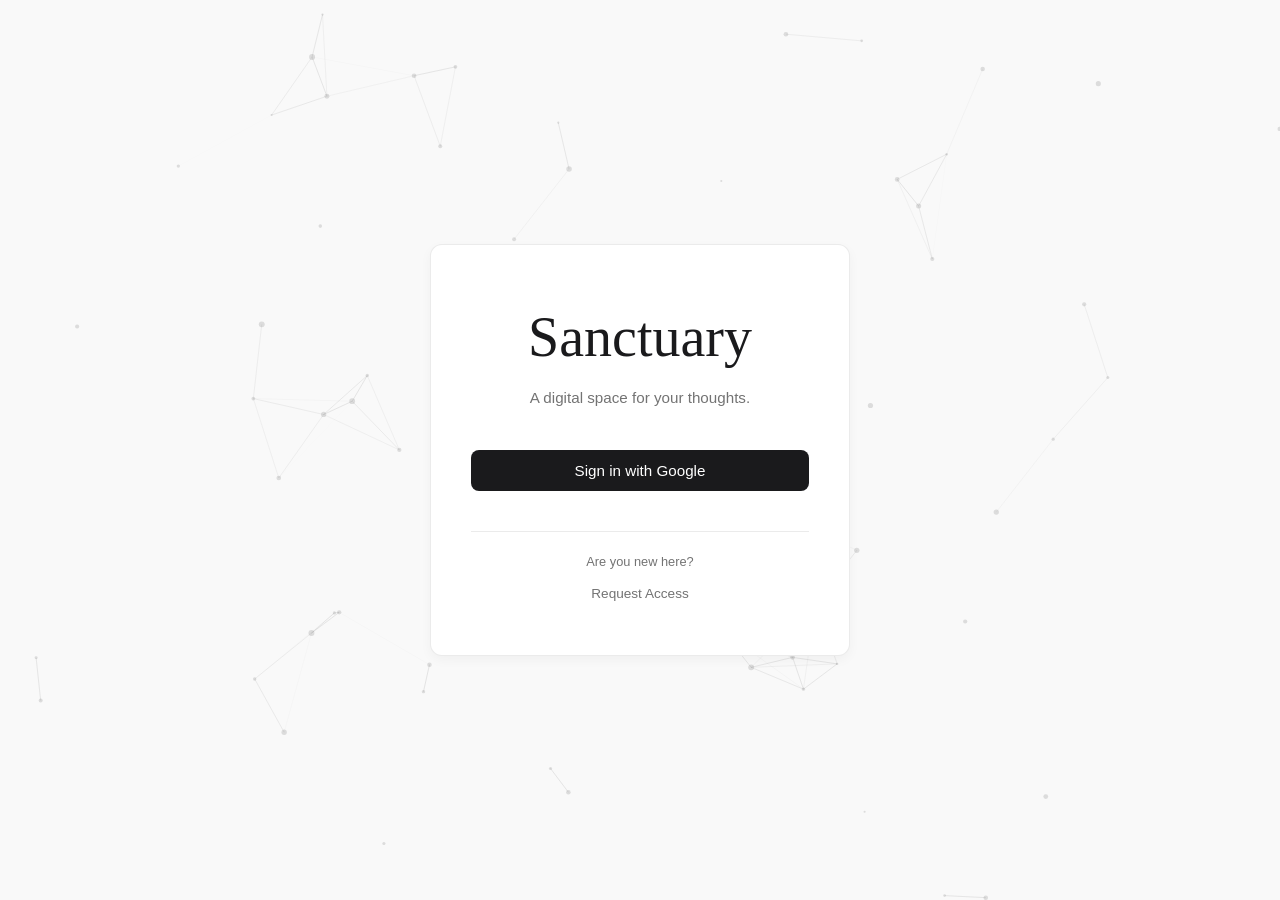
==== commit 89392f4c: "Fix encryption fail-open, XSS, data loss; README: AES-GCM not Vigenere" ====
--- a/index.html
+++ b/index.html
@@ -8,10 +8,13 @@
   <meta name="mobile-web-app-capable" content="yes">
   <meta name="apple-mobile-web-app-capable" content="yes">
   <meta name="apple-mobile-web-app-status-bar-style" content="black-translucent">
-  <link rel="apple-touch-icon" href="https://cdn-icons-png.flaticon.com/512/8201/8201082.png">
+  <link rel="apple-touch-icon" href="icons/icon-192.png">
+<link rel="icon" type="image/png" href="icons/icon-192.png">
 
   <meta charset="UTF-8">
-  <meta name="viewport" content="width=device-width, initial-scale=1.0, maximum-scale=1.0, user-scalable=no">
+<meta http-equiv="Content-Security-Policy" content="default-src 'self'; script-src 'self' https://accounts.google.com/gsi/client; style-src 'self' 'unsafe-inline' https://fonts.googleapis.com https://accounts.google.com/gsi/style; font-src https://fonts.gstatic.com; img-src 'self' data:; connect-src 'self' https://www.googleapis.com https://accounts.google.com; frame-src https://accounts.google.com; object-src 'none'; base-uri 'none'; form-action 'none'">
+<meta name="referrer" content="no-referrer">
+  <meta name="viewport" content="width=device-width, initial-scale=1.0">
   <title>Sanctuary OS</title>
   
   <!-- Premium Typography -->
@@ -46,7 +49,7 @@
       
       <div id="step-password" class="hidden">
         <p class="user-greeting" id="user-email-display" style="font-size: 0.85rem; color: var(--text-muted); margin-bottom: 20px;"></p>
-        <input type="password" id="diary-password" placeholder="Enter your Password..." class="input-minimal" autocomplete="off" />
+        <input type="password" id="diary-password" placeholder="Enter your Password..." class="input-minimal" autocomplete="current-password" />
         <button id="btn-unlock" class="btn-primary">Unlock Journal</button>
       </div>
     </div>
@@ -135,7 +138,7 @@
               <button class="toolbar-btn" data-format="h2" title="Header">Header</button>
               <button class="toolbar-btn" data-format="bullet" title="Bullet List">List</button>
               <div class="toolbar-divider"></div>
-              <span class="toolbar-status">Live Markdown Engine</span>
+              <span class="toolbar-status">Rich Text</span>
               <button id="btn-delete-entry" class="icon-btn btn-danger hidden" style="margin-left: auto;" title="Delete Page">
                 <svg xmlns="http://www.w3.org/2000/svg" width="18" height="18" viewBox="0 0 24 24" fill="none" stroke="currentColor" stroke-width="1.5" stroke-linecap="round" stroke-linejoin="round"><polyline points="3 6 5 6 21 6"></polyline><path d="M19 6v14a2 2 0 0 1-2 2H7a2 2 0 0 1-2-2V6m3 0V4a2 2 0 0 1 2-2h4a2 2 0 0 1 2 2v2"></path></svg>
               </button>
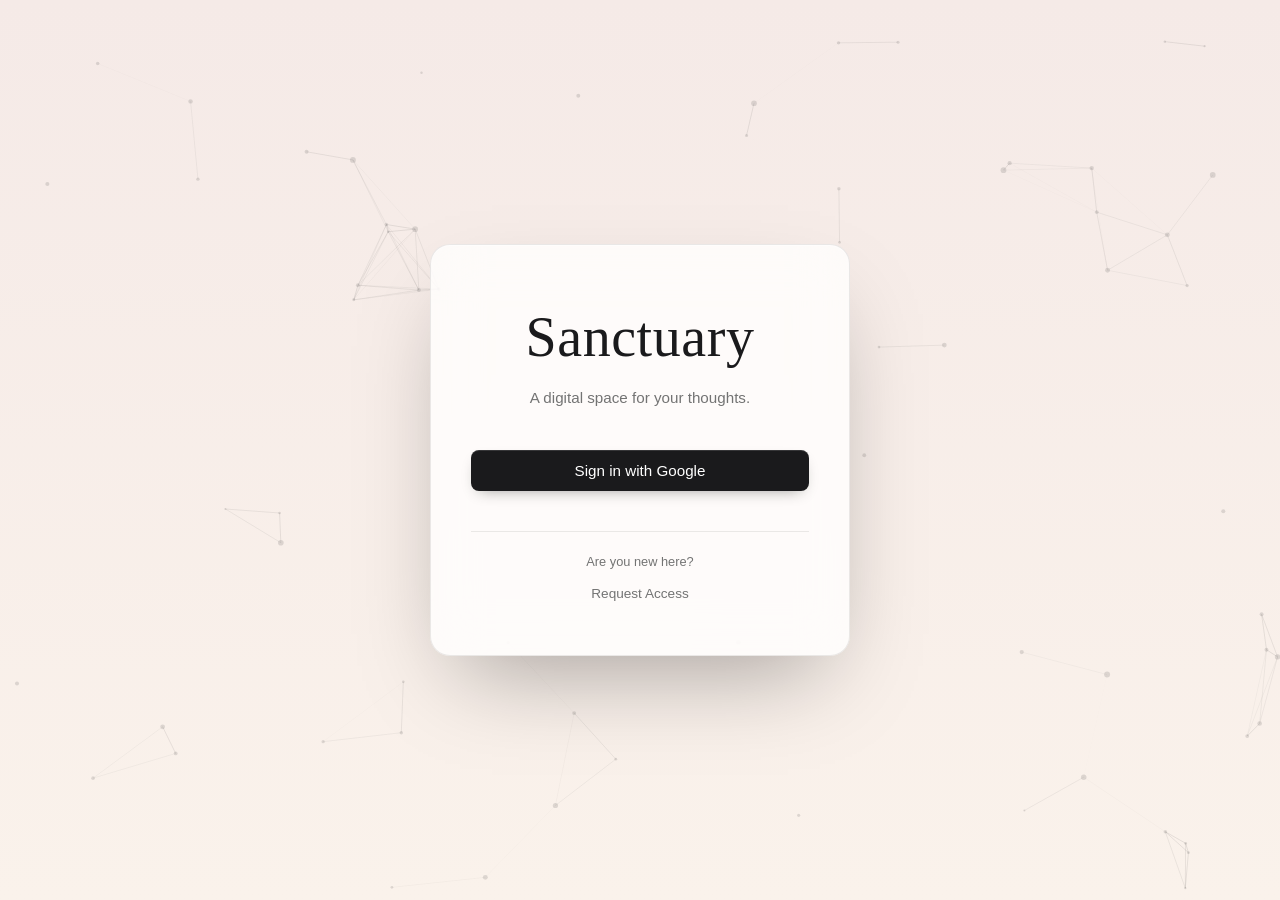
==== commit d63af955: "UI refresh: sidebar rail/drawer, living background, mobile sheets" ====
--- a/index.html
+++ b/index.html
@@ -14,7 +14,7 @@
   <meta charset="UTF-8">
 <meta http-equiv="Content-Security-Policy" content="default-src 'self'; script-src 'self' https://accounts.google.com/gsi/client; style-src 'self' 'unsafe-inline' https://fonts.googleapis.com https://accounts.google.com/gsi/style; font-src https://fonts.gstatic.com; img-src 'self' data:; connect-src 'self' https://www.googleapis.com https://accounts.google.com; frame-src https://accounts.google.com; object-src 'none'; base-uri 'none'; form-action 'none'">
 <meta name="referrer" content="no-referrer">
-  <meta name="viewport" content="width=device-width, initial-scale=1.0">
+  <meta name="viewport" content="width=device-width, initial-scale=1.0, viewport-fit=cover">
   <title>Sanctuary OS</title>
   
   <!-- Premium Typography -->
@@ -23,6 +23,7 @@
   <link href="https://fonts.googleapis.com/css2?family=Cormorant+Garamond:ital,wght@0,400;0,500;0,600;1,400;1,500&family=Inter:wght@400;500;600&display=swap" rel="stylesheet">
   
   <link rel="stylesheet" href="styles.css">
+<link rel="stylesheet" href="ui.css">
   
   <!-- Google Identity Services (Removed async/defer to prevent race conditions) -->
   <script src="https://accounts.google.com/gsi/client"></script>
@@ -284,5 +285,6 @@
   <script src="js/cloud.js"></script>
   <script src="js/modules.js"></script>
   <script src="js/app.js"></script>
+<script src="js/ui.js"></script>
 </body>
 </html>
--- a/ui.css
+++ b/ui.css
@@ -0,0 +1,283 @@
+/* ==========================================================================
+   Sanctuary UI layer. Loaded AFTER styles.css; it only overrides what it must.
+   Sections: tokens · base · atmosphere · sidebar · top bar · editor · cards ·
+             modals · auth/quote · mobile · reduced motion
+   ========================================================================== */
+
+/* --- Tokens ------------------------------------------------------------- */
+@property --sky-top    { syntax: '<color>'; inherits: true; initial-value: #f7f7f5; }
+@property --sky-bottom { syntax: '<color>'; inherits: true; initial-value: #fbfaf7; }
+
+:root {
+  --accent: #b8707f;                      /* dusty sakura: ties to the petals */
+  --accent-soft: rgba(184, 112, 127, 0.13);
+  --ok: #5fa56d; --warn: #d19a2e; --err: #e06c75;
+  --danger-color: #e06c75;                /* was referenced but never defined */
+  --ease: cubic-bezier(0.2, 0.8, 0.2, 1);
+  --sidebar-w: 272px; --rail-w: 76px;
+  --safe-t: env(safe-area-inset-top, 0px);
+  --safe-b: env(safe-area-inset-bottom, 0px);
+  --vignette: rgba(70, 45, 35, 0.08);
+  --mist-a: rgba(255, 255, 255, 0.7);
+  --mist-b: rgba(255, 205, 190, 0.35);
+  --mote: rgba(214, 140, 155, 0.55);
+  --grain-o: 0.22;
+}
+[data-theme="dark"] {
+  --accent: #e3bd7c;                      /* lamp-light amber: ties to the snow lamp */
+  --accent-soft: rgba(227, 189, 124, 0.12);
+  --ok: #7fc08a; --warn: #e3b25c;
+  --vignette: rgba(0, 0, 0, 0.42);
+  --mist-a: rgba(120, 110, 175, 0.16);
+  --mist-b: rgba(225, 170, 110, 0.08);
+  --mote: rgba(255, 196, 120, 0.6);
+  --grain-o: 0.14;
+}
+
+/* --- Base ---------------------------------------------------------------- */
+html { height: 100%; }
+body {
+  height: 100vh; height: 100dvh;
+  -webkit-font-smoothing: antialiased; -moz-osx-font-smoothing: grayscale;
+  text-rendering: optimizeLegibility;
+  font-feature-settings: "cv11", "ss01";
+}
+::selection { background: var(--accent-soft); color: var(--text-main); }
+* { scrollbar-width: thin; scrollbar-color: color-mix(in srgb, var(--text-muted) 38%, transparent) transparent; }
+
+:focus-visible { outline: 2px solid var(--accent); outline-offset: 2px; border-radius: 6px; }
+.input-minimal:focus-visible, .title-input:focus-visible, .journal-textarea:focus-visible { outline: none; }
+.input-minimal { border-bottom-color: var(--border-light); }
+.input-minimal:focus { border-bottom-color: var(--accent); }
+.list-textarea, .quick-capture-box textarea { border-bottom-color: transparent; }
+.title-input, .journal-textarea { caret-color: var(--accent); }
+
+.btn-primary { box-shadow: 0 1px 0 rgba(255,255,255,0.12) inset, 0 6px 16px -8px rgba(0,0,0,0.45); }
+.btn-primary:disabled { opacity: 0.55; cursor: progress; }
+.btn-secondary { transition: color 0.2s ease; }
+
+.icon-btn { width: 40px; height: 40px; border-radius: 10px; transition: color 0.2s, background 0.2s; }
+.icon-btn:hover { background: var(--tag-bg); }
+
+/* --- Atmosphere: a living background built from real-world cues ----------- */
+/* colour follows the actual time of day (set by ui.js), plus vignette, film grain,
+   slow mist and drifting light motes. Everything is transform/opacity only. */
+#atmosphere {
+  position: fixed; inset: 0; z-index: -2; pointer-events: none; overflow: hidden;
+  background: linear-gradient(180deg, var(--sky-top) 0%, var(--sky-bottom) 100%);
+  transition: --sky-top 1.4s ease, --sky-bottom 1.4s ease;
+}
+#atmosphere::before {                       /* film grain: removes gradient banding, adds tactility */
+  content: ""; position: absolute; inset: 0; z-index: 5;
+  background-image: url("data:image/svg+xml;utf8,<svg xmlns='http://www.w3.org/2000/svg' width='180' height='180'><filter id='n'><feTurbulence type='fractalNoise' baseFrequency='.85' numOctaves='2' stitchTiles='stitch'/><feColorMatrix type='matrix' values='.33 .33 .33 0 0 .33 .33 .33 0 0 .33 .33 .33 0 0 0 0 0 0 1'/></filter><rect width='100%' height='100%' filter='url(%23n)'/></svg>");
+  opacity: var(--grain-o); mix-blend-mode: soft-light;
+}
+#atmosphere::after {                        /* vignette: pulls the eye to the page */
+  content: ""; position: absolute; inset: 0; z-index: 4;
+  background: radial-gradient(ellipse 80% 70% at 50% 42%, transparent 50%, var(--vignette) 100%);
+}
+.atm-layer { position: absolute; inset: 0; transition: transform 0.9s ease-out;
+  transform: translate3d(calc(var(--px, 0) * var(--shift, 0px)), calc(var(--py, 0) * var(--shift, 0px)), 0); }
+.atm-far  { --shift: -10px; }
+.atm-near { --shift: -26px; }
+
+.mist { position: absolute; width: 90vmax; height: 90vmax; border-radius: 50%; will-change: transform; }
+.mist.a { left: -35vmax; top: -45vmax; background: radial-gradient(closest-side, var(--mist-a), transparent); animation: driftA 95s ease-in-out infinite alternate; }
+.mist.b { right: -40vmax; bottom: -50vmax; background: radial-gradient(closest-side, var(--mist-b), transparent); animation: driftB 120s ease-in-out infinite alternate; }
+@keyframes driftA { to { transform: translate3d(22vmax, 14vmax, 0) scale(1.18); } }
+@keyframes driftB { to { transform: translate3d(-20vmax, -12vmax, 0) scale(1.12); } }
+
+.mote { position: absolute; border-radius: 50%; opacity: 0; will-change: transform, opacity;
+  background: radial-gradient(circle, var(--mote) 0%, transparent 68%);
+  animation: mote var(--d, 22s) ease-in-out var(--delay, 0s) infinite; }
+[data-theme="dark"] .mote { mix-blend-mode: screen; }
+@keyframes mote {
+  0%   { opacity: 0; transform: translate3d(0, 0, 0) scale(0.8); }
+  22%  { opacity: var(--o, 0.4); }
+  78%  { opacity: var(--o, 0.4); }
+  100% { opacity: 0; transform: translate3d(var(--dx, 30px), var(--dy, -90px), 0) scale(1.2); }
+}
+
+/* --- Sidebar: icon rail on desktop, drawer on phones ---------------------- */
+#main-workspace { height: 100vh; height: 100dvh; width: 100%; }
+
+#sidebar {
+  background: color-mix(in srgb, var(--bg-surface) 80%, transparent);
+  -webkit-backdrop-filter: blur(20px) saturate(1.15); backdrop-filter: blur(20px) saturate(1.15);
+  transition: width 0.35s var(--ease);              /* width only: the old width+transform double-animation is gone */
+  z-index: 10; position: relative;
+}
+#sidebar.sidebar-expanded  { width: var(--sidebar-w); transform: none; }
+#sidebar.sidebar-collapsed { width: var(--rail-w); transform: none; border-right: 1px solid var(--border-light); }
+
+.sidebar-header { display: flex; align-items: center; gap: 12px; height: auto;
+  padding: calc(30px + var(--safe-t)) 28px 26px; }
+.brand-mark { width: 20px; height: 20px; flex: none; stroke: var(--accent); fill: none;
+  stroke-width: 1.6; stroke-linecap: round; stroke-linejoin: round; }
+.sidebar-title { font-size: 1.7rem; letter-spacing: 0.01em; line-height: 1; transition: opacity 0.2s ease; }
+
+.nav-links { flex: 1; padding: 0 16px; gap: 4px; }
+.nav-item { position: relative; gap: 14px; padding: 12px; border-radius: 10px;
+  transition: background 0.2s ease, color 0.2s ease; outline-offset: -2px; }
+.nav-item:hover { background: var(--tag-bg); }
+.nav-item.active { background: var(--accent-soft); color: var(--text-main); font-weight: 500; }
+.nav-item.active::before { content: ""; position: absolute; left: -16px; top: 50%; width: 3px; height: 20px;
+  transform: translateY(-50%); border-radius: 0 3px 3px 0; background: var(--accent); }
+.nav-item.nav-push { margin-top: auto; border-top: 0; padding-top: 12px; border-radius: 10px; }
+.nav-icon { width: 20px; height: 20px; flex: none; stroke: currentColor; fill: none;
+  stroke-width: 1.5; stroke-linecap: round; stroke-linejoin: round; }
+.nav-text { transition: opacity 0.2s ease; }
+
+.sidebar-footer { display: flex; align-items: center; gap: 12px; padding: 16px 28px calc(18px + var(--safe-b));
+  border-top: 1px solid var(--border-light); font-size: 0.78rem; color: var(--text-muted); }
+.sync-dot { width: 8px; height: 8px; margin: 0 6px; border-radius: 50%; flex: none; background: var(--text-muted);
+  transition: background 0.3s ease, box-shadow 0.3s ease; }
+.sync-dot.ok   { background: var(--ok);   box-shadow: 0 0 0 4px color-mix(in srgb, var(--ok) 18%, transparent); }
+.sync-dot.busy { background: var(--warn); animation: pulse 1.1s ease-in-out infinite; }
+.sync-dot.err  { background: var(--err);  box-shadow: 0 0 0 4px color-mix(in srgb, var(--err) 18%, transparent); }
+@keyframes pulse { 50% { box-shadow: 0 0 0 6px color-mix(in srgb, var(--warn) 0%, transparent); opacity: 0.55; } }
+
+#sidebar.sidebar-collapsed .nav-text,
+#sidebar.sidebar-collapsed .sidebar-title,
+#sidebar.sidebar-collapsed .sync-label { opacity: 0; pointer-events: none; }
+
+#btn-toggle-sidebar { position: static; transform: none !important; z-index: auto; color: var(--text-muted); }
+#btn-toggle-sidebar:hover { color: var(--text-main); }
+
+#scrim { display: none; }
+
+/* styles.css kept `fadeIn ... forwards` on views: that animation does nothing visible (1 -> 1) but permanently
+   creates a stacking context, which traps the sheet/modal z-index under the scrim. Use a real fade, no fill. */
+.view-section { animation: viewIn 0.45s var(--ease); }
+@keyframes viewIn { from { opacity: 0; transform: translateY(6px); } to { opacity: 1; transform: none; } }
+
+/* --- Top bar & content ---------------------------------------------------- */
+#content-area { padding: 28px clamp(24px, 5vw, 64px); scroll-behavior: smooth; }
+.top-bar { margin-bottom: 32px; }
+.left-controls { gap: 10px; }
+.window-controls { gap: 4px; }
+.date-display { font-variant-numeric: tabular-nums; }
+
+/* --- Journal editor -------------------------------------------------------- */
+.journal-sidebar { padding-right: 20px; }
+.journal-editor-container { max-width: 56rem; margin-inline: auto; width: 100%; }
+.history-item { transition: background 0.2s ease, box-shadow 0.2s ease; }
+.history-item.active { box-shadow: var(--shadow-subtle), inset 2px 0 0 var(--accent); }
+.history-list { padding: 2px; }
+#journal-history-list:empty::after { content: "No pages yet."; display: block; padding: 16px;
+  color: var(--text-muted); font-family: var(--font-reading); font-style: italic; font-size: 1.1rem; }
+
+.editor-toolbar { background: color-mix(in srgb, var(--bg-surface) 78%, transparent);
+  -webkit-backdrop-filter: blur(14px); backdrop-filter: blur(14px); border-radius: 12px; }
+.toolbar-btn { display: inline-flex; align-items: center; gap: 6px; white-space: nowrap; transition: background 0.2s, color 0.2s; }
+.toolbar-btn .nav-icon { width: 16px; height: 16px; }
+.toolbar-status { white-space: nowrap; transition: color 0.3s ease; }
+
+/* the global reset removes list indentation: put it back inside the editor */
+.journal-textarea[contenteditable] { caret-color: var(--accent); }
+.journal-textarea[contenteditable] ul, .journal-textarea[contenteditable] ol { padding-left: 1.5em; margin: 0.4em 0; }
+.journal-textarea[contenteditable] li { margin: 0.2em 0; }
+.journal-textarea[contenteditable] h2, .journal-textarea[contenteditable] h3 { font-weight: 600; line-height: 1.25; margin: 0.9em 0 0.3em; }
+.journal-textarea[contenteditable] h2 { font-size: 1.6em; }
+
+/* --- Cards ------------------------------------------------------------------ */
+.card { border-radius: 14px; padding: 26px;
+  box-shadow: var(--shadow-subtle), inset 0 1px 0 rgba(255,255,255,0.55);
+  transition: transform 0.35s var(--ease), box-shadow 0.35s var(--ease), border-color 0.3s ease; }
+[data-theme="dark"] .card { box-shadow: var(--shadow-subtle), inset 0 1px 0 rgba(255,255,255,0.04); }
+.card:hover { border-color: var(--border-light); box-shadow: 0 22px 44px -20px rgba(0,0,0,0.3); }
+.card-body { text-wrap: pretty; }
+#codex-grid:empty::after, #lists-container:empty::after, #thoughts-feed:empty::after {
+  display: block; column-span: all; padding: 28px 4px; color: var(--text-muted);
+  font-family: var(--font-reading); font-style: italic; font-size: 1.25rem; }
+#codex-grid:empty::after { content: "Nothing in the codex yet. Add the first person or idea."; }
+#lists-container:empty::after { content: "No lists yet. Start one."; }
+#thoughts-feed:empty::after { content: "No thoughts yet. Write the first one."; }
+.quick-capture-box { border-radius: 14px; }
+
+/* --- Modals ------------------------------------------------------------------ */
+.modal { position: fixed; inset: 0; width: auto; height: auto; z-index: 300;   /* fixed: no longer scrolls with the page */
+  background: rgba(8, 8, 12, 0.55); -webkit-backdrop-filter: blur(8px); backdrop-filter: blur(8px); }
+.modal:not(.hidden) .modal-content { animation: popIn 0.35s var(--ease) both; }
+.modal-content { border-radius: 18px; }
+@keyframes popIn { from { opacity: 0; transform: translateY(14px) scale(0.98); } to { opacity: 1; transform: none; } }
+@keyframes sheetUp { from { transform: translateY(40px); opacity: 0; } to { transform: none; opacity: 1; } }
+.input-row { gap: 14px; }
+
+/* --- Auth & quote ------------------------------------------------------------- */
+#auth-screen { background: linear-gradient(180deg, var(--sky-top), var(--sky-bottom)); }
+.fullscreen-view { width: 100%; height: 100vh; height: 100dvh; inset: 0; }
+.auth-card { background: color-mix(in srgb, var(--bg-surface) 76%, transparent);
+  -webkit-backdrop-filter: blur(24px) saturate(1.2); backdrop-filter: blur(24px) saturate(1.2);
+  border-radius: 20px;
+  box-shadow: 0 40px 90px -30px rgba(0,0,0,0.35), inset 0 1px 0 rgba(255,255,255,0.4);
+  animation: riseIn 0.9s var(--ease) both; }
+.title-elegant { letter-spacing: 0.01em; }
+#quote-screen { background: transparent; }            /* let the snow / petals and atmosphere show through */
+.quote-text { text-wrap: balance; animation: riseIn 1.2s var(--ease) 0.15s both; }
+.quote-author { animation: riseIn 1.2s var(--ease) 0.45s both; }
+.fade-in-delayed { animation: riseIn 1.2s var(--ease) 1s both; }
+@keyframes riseIn { from { opacity: 0; transform: translateY(14px); } to { opacity: 1; transform: none; } }
+
+/* --- Mobile: drawer + bottom sheet ---------------------------------------------- */
+@media (max-width: 899.98px) {
+  #content-area { padding: calc(14px + var(--safe-t)) 18px calc(28px + var(--safe-b)); }
+  .top-bar { margin-bottom: 18px; }
+  .date-display { font-size: 0.72rem; }
+  .section-title { font-size: 2rem; }
+  .section-header { margin-bottom: 20px; }
+  .title-input { font-size: 2rem; }
+  .quote-container { padding: 28px; }
+  .quote-text { font-size: 1.7rem; }
+  .card { padding: 22px; }
+
+  /* sidebar becomes a drawer: transform only, content never squeezed */
+  #sidebar, #sidebar.sidebar-expanded, #sidebar.sidebar-collapsed {
+    position: fixed; top: 0; bottom: 0; left: 0; z-index: 200;
+    width: min(84vw, 300px); transform: translateX(-104%); visibility: hidden;
+    border-right: 1px solid var(--border-light);
+    background: color-mix(in srgb, var(--bg-surface) 97%, transparent);
+    box-shadow: 0 0 60px rgba(0, 0, 0, 0.35);
+    transition: transform 0.38s var(--ease), visibility 0s linear 0.38s;
+  }
+  body.nav-open #sidebar { transform: none; visibility: visible; transition: transform 0.38s var(--ease), visibility 0s; }
+  #sidebar.sidebar-collapsed .nav-text, #sidebar.sidebar-collapsed .sidebar-title, #sidebar.sidebar-collapsed .sync-label { opacity: 1; pointer-events: auto; }
+
+  #scrim { display: block; position: fixed; inset: 0; z-index: 150; background: rgba(8, 8, 12, 0.5);
+    -webkit-backdrop-filter: blur(3px); backdrop-filter: blur(3px);
+    opacity: 0; pointer-events: none; transition: opacity 0.3s ease; }
+  body.nav-open #scrim, body.sheet-open #scrim { opacity: 1; pointer-events: auto; }
+
+  /* the page list becomes a bottom sheet instead of eating half the screen */
+  .journal-layout { display: block; height: auto; }
+  .journal-editor-container { max-width: none; }
+  .journal-sidebar, .journal-sidebar.collapsed {
+    position: fixed; left: 0; right: 0; bottom: 0; z-index: 180; width: auto; max-height: 74dvh;
+    padding: 22px 18px calc(22px + var(--safe-b)); opacity: 1; overflow-y: auto;
+    background: var(--bg-surface); border: 1px solid var(--border-light); border-bottom: 0; border-right: 1px solid var(--border-light);
+    border-radius: 22px 22px 0 0; box-shadow: 0 -20px 60px rgba(0, 0, 0, 0.3);
+    transform: translateY(106%); visibility: hidden;
+    transition: transform 0.4s var(--ease), visibility 0s linear 0.4s;
+  }
+  .journal-sidebar::before { content: ""; display: block; width: 38px; height: 4px; border-radius: 4px; margin: -8px auto 18px; background: var(--border-light); }
+  .journal-sidebar.open { transform: none; visibility: visible; transition: transform 0.4s var(--ease), visibility 0s; }
+  #btn-new-entry { margin-bottom: 18px !important; }
+
+  .editor-toolbar { overflow-x: auto; scrollbar-width: none; gap: 6px; padding: 8px 10px; }
+  .editor-toolbar::-webkit-scrollbar { display: none; }
+  .toolbar-divider { flex: none; }
+  .toolbar-btn { min-height: 38px; padding: 4px 10px; }
+
+  .modal { align-items: flex-end; }
+  .modal-content { width: 100%; max-width: none; border-radius: 22px 22px 0 0; border-bottom: 0;
+    padding: 28px 22px calc(28px + var(--safe-b)); max-height: 92dvh; }
+  .modal:not(.hidden) .modal-content { animation: sheetUp 0.4s var(--ease) both; }
+  .icon-btn { width: 44px; height: 44px; }
+}
+
+/* --- Respect reduced motion ------------------------------------------------------- */
+@media (prefers-reduced-motion: reduce) {
+  *, *::before, *::after { animation-duration: 0.001ms !important; animation-iteration-count: 1 !important;
+    transition-duration: 0.001ms !important; scroll-behavior: auto !important; }
+  .mote, .mist { display: none; }
+}
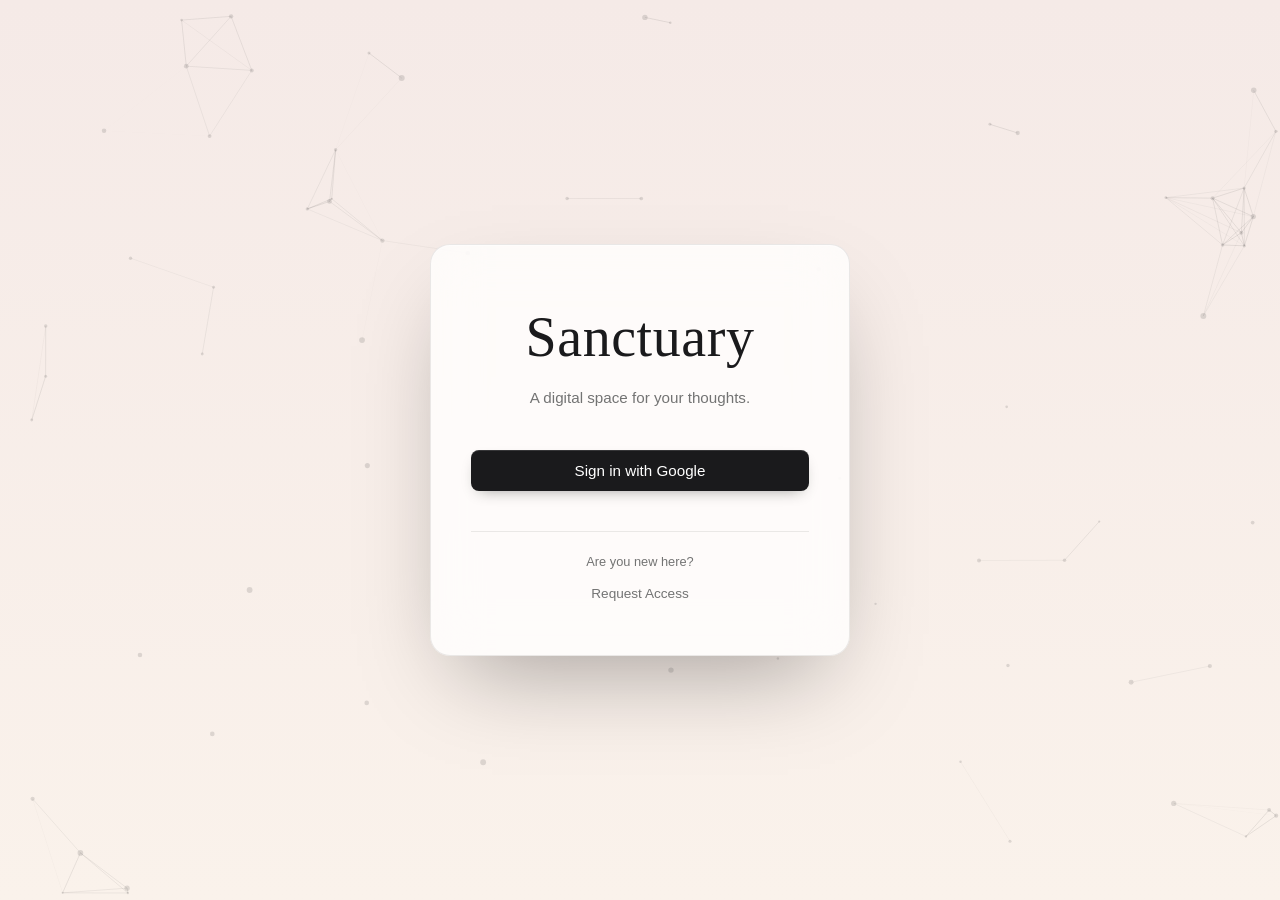
==== commit b7b22a9d: "Interactive ambience: touchable snow and petals, faster background" ====
--- a/index.html
+++ b/index.html
@@ -286,5 +286,6 @@
   <script src="js/modules.js"></script>
   <script src="js/app.js"></script>
 <script src="js/ui.js"></script>
+<script src="js/ambience.js"></script>
 </body>
 </html>
--- a/ui.css
+++ b/ui.css
@@ -21,7 +21,7 @@
   --mist-a: rgba(255, 255, 255, 0.7);
   --mist-b: rgba(255, 205, 190, 0.35);
   --mote: rgba(214, 140, 155, 0.55);
-  --grain-o: 0.22;
+  --grain: url("data:image/svg+xml;utf8,<svg xmlns='http://www.w3.org/2000/svg' width='180' height='180'><filter id='n'><feTurbulence type='fractalNoise' baseFrequency='.85' numOctaves='2' stitchTiles='stitch'/><feColorMatrix type='matrix' values='.33 .33 .33 0 0 .33 .33 .33 0 0 .33 .33 .33 0 0 0 0 0 0 0.045'/></filter><rect width='100%' height='100%' filter='url(%23n)'/></svg>");
 }
 [data-theme="dark"] {
   --accent: #e3bd7c;                      /* lamp-light amber: ties to the snow lamp */
@@ -31,7 +31,7 @@
   --mist-a: rgba(120, 110, 175, 0.16);
   --mist-b: rgba(225, 170, 110, 0.08);
   --mote: rgba(255, 196, 120, 0.6);
-  --grain-o: 0.14;
+  --grain: url("data:image/svg+xml;utf8,<svg xmlns='http://www.w3.org/2000/svg' width='180' height='180'><filter id='n'><feTurbulence type='fractalNoise' baseFrequency='.85' numOctaves='2' stitchTiles='stitch'/><feColorMatrix type='matrix' values='.33 .33 .33 0 0 .33 .33 .33 0 0 .33 .33 .33 0 0 0 0 0 0 0.06'/></filter><rect width='100%' height='100%' filter='url(%23n)'/></svg>");
 }
 
 /* --- Base ---------------------------------------------------------------- */
@@ -67,36 +67,59 @@
   background: linear-gradient(180deg, var(--sky-top) 0%, var(--sky-bottom) 100%);
   transition: --sky-top 1.4s ease, --sky-bottom 1.4s ease;
 }
-#atmosphere::before {                       /* film grain: removes gradient banding, adds tactility */
-  content: ""; position: absolute; inset: 0; z-index: 5;
-  background-image: url("data:image/svg+xml;utf8,<svg xmlns='http://www.w3.org/2000/svg' width='180' height='180'><filter id='n'><feTurbulence type='fractalNoise' baseFrequency='.85' numOctaves='2' stitchTiles='stitch'/><feColorMatrix type='matrix' values='.33 .33 .33 0 0 .33 .33 .33 0 0 .33 .33 .33 0 0 0 0 0 0 1'/></filter><rect width='100%' height='100%' filter='url(%23n)'/></svg>");
-  opacity: var(--grain-o); mix-blend-mode: soft-light;
-}
-#atmosphere::after {                        /* vignette: pulls the eye to the page */
+#atmosphere::after {                        /* ONE overlay: vignette (pulls the eye to the page) + film grain (no gradient banding).
+                                               Plain alpha, no blend modes: blend modes force expensive offscreen compositing. */
   content: ""; position: absolute; inset: 0; z-index: 4;
-  background: radial-gradient(ellipse 80% 70% at 50% 42%, transparent 50%, var(--vignette) 100%);
+  background-image: radial-gradient(ellipse 80% 70% at 50% 42%, transparent 50%, var(--vignette) 100%), var(--grain);
+  background-size: auto, 180px 180px;
 }
 .atm-layer { position: absolute; inset: 0; transition: transform 0.9s ease-out;
   transform: translate3d(calc(var(--px, 0) * var(--shift, 0px)), calc(var(--py, 0) * var(--shift, 0px)), 0); }
 .atm-far  { --shift: -10px; }
 .atm-near { --shift: -26px; }
 
-.mist { position: absolute; width: 90vmax; height: 90vmax; border-radius: 50%; will-change: transform; }
-.mist.a { left: -35vmax; top: -45vmax; background: radial-gradient(closest-side, var(--mist-a), transparent); animation: driftA 95s ease-in-out infinite alternate; }
-.mist.b { right: -40vmax; bottom: -50vmax; background: radial-gradient(closest-side, var(--mist-b), transparent); animation: driftB 120s ease-in-out infinite alternate; }
+.lamp { position: absolute; left: 35%; top: 15%; width: min(1600px, 120vmax); height: min(1600px, 120vmax);
+  transform: translate(-50%, -50%); border-radius: 50%; pointer-events: none; opacity: 0; transition: opacity 1.2s ease;
+  background: radial-gradient(closest-side, rgba(255, 200, 100, 0.20), rgba(255, 200, 100, 0));
+  animation: lampBreathe 7s ease-in-out infinite; }
+[data-theme="dark"] .lamp { opacity: 1; }
+@keyframes lampBreathe { 50% { transform: translate(-50%, -50%) scale(1.04); } }
+[data-motion="still"] .lamp, [data-motion="lite"] .lamp { animation: none; }
+.mist { position: absolute; width: 70vmax; height: 70vmax; border-radius: 50%; will-change: transform; }
+.mist.a { left: -25vmax; top: -35vmax; background: radial-gradient(closest-side, var(--mist-a), transparent); animation: driftA 95s ease-in-out infinite alternate; }
+.mist.b { right: -30vmax; bottom: -40vmax; background: radial-gradient(closest-side, var(--mist-b), transparent); animation: driftB 120s ease-in-out infinite alternate; }
 @keyframes driftA { to { transform: translate3d(22vmax, 14vmax, 0) scale(1.18); } }
 @keyframes driftB { to { transform: translate3d(-20vmax, -12vmax, 0) scale(1.12); } }
 
 .mote { position: absolute; border-radius: 50%; opacity: 0; will-change: transform, opacity;
   background: radial-gradient(circle, var(--mote) 0%, transparent 68%);
   animation: mote var(--d, 22s) ease-in-out var(--delay, 0s) infinite; }
-[data-theme="dark"] .mote { mix-blend-mode: screen; }
 @keyframes mote {
   0%   { opacity: 0; transform: translate3d(0, 0, 0) scale(0.8); }
   22%  { opacity: var(--o, 0.4); }
   78%  { opacity: var(--o, 0.4); }
   100% { opacity: 0; transform: translate3d(var(--dx, 30px), var(--dy, -90px), 0) scale(1.2); }
 }
+
+/* --- Ambience canvas + its settings control -------------------------------------------------------- */
+#snow-canvas { opacity: 1; top: 0 !important; left: 0 !important; width: 100% !important; height: 100% !important; }
+.setting-row { margin-bottom: 40px; display: flex; justify-content: space-between; align-items: center; gap: 16px 24px; flex-wrap: wrap;
+  border-bottom: 1px solid var(--border-light); padding-bottom: 20px; }
+.setting-row h3 { font-weight: 500; margin-bottom: 4px; }
+.setting-row p { font-size: 0.85rem; color: var(--text-muted); max-width: 30ch; }
+.seg { display: inline-flex; padding: 3px; gap: 2px; border: 1px solid var(--border-light); border-radius: 10px; background: var(--tag-bg); }
+.seg button { border: 0; background: transparent; color: var(--text-muted); font: inherit; font-size: 0.85rem; padding: 8px 14px;
+  min-height: 36px; border-radius: 8px; cursor: pointer; transition: background 0.2s, color 0.2s, box-shadow 0.2s; }
+.seg button:hover { color: var(--text-main); }
+.seg button.on { background: var(--bg-surface); color: var(--text-main); box-shadow: var(--shadow-subtle); }
+.ambient-hint { margin-top: 28px; font-size: 0.8rem; letter-spacing: 0.04em; color: var(--text-muted);
+  animation: hintIn 7s ease 2.2s both; pointer-events: none; }
+@keyframes hintIn { 0% { opacity: 0; transform: translateY(6px); } 15%, 80% { opacity: 0.85; transform: none; } 100% { opacity: 0; } }
+
+/* Motion levels (set by ambience.js on <html data-motion>): "still" = Ambience set to Still; "lite" = device is struggling */
+[data-motion="still"] .mist, [data-motion="lite"] .mist { animation: none; }
+[data-motion="still"] .mote, [data-motion="lite"] .mote { display: none; }
+[data-motion="still"] .atm-layer, [data-motion="lite"] .atm-layer { transition: none; }
 
 /* --- Sidebar: icon rail on desktop, drawer on phones ---------------------- */
 #main-workspace { height: 100vh; height: 100dvh; width: 100%; }
@@ -219,6 +242,22 @@
 .fade-in-delayed { animation: riseIn 1.2s var(--ease) 1s both; }
 @keyframes riseIn { from { opacity: 0; transform: translateY(14px); } to { opacity: 1; transform: none; } }
 
+@media (min-width: 1400px) { #btn-quick-new { display: none; } }   /* docked list already has New Page */
+
+/* --- Mid-width screens (tablets, small laptops): pages list is a flyout, the editor gets the full width ---- */
+@media (min-width: 900px) and (max-width: 1399.98px) {
+  .journal-sidebar, .journal-sidebar.collapsed {
+    position: absolute; top: 62px; left: 0; z-index: 40; width: 300px; max-height: min(66vh, 560px);
+    padding: 16px; overflow-y: auto; border: 1px solid var(--border-light); border-radius: 14px;
+    background: var(--bg-surface); box-shadow: 0 24px 60px -20px rgba(0, 0, 0, 0.35);
+    opacity: 0; visibility: hidden; pointer-events: none; transform: translateY(-6px) scale(0.98); transform-origin: top left;
+    transition: opacity 0.2s ease, transform 0.25s var(--ease), visibility 0s linear 0.25s;
+  }
+  .journal-sidebar.open { opacity: 1; visibility: visible; pointer-events: auto; transform: none;
+    transition: opacity 0.2s ease, transform 0.25s var(--ease), visibility 0s; }
+  #btn-new-entry { margin-bottom: 16px !important; }
+}
+
 /* --- Mobile: drawer + bottom sheet ---------------------------------------------- */
 @media (max-width: 899.98px) {
   #content-area { padding: calc(14px + var(--safe-t)) 18px calc(28px + var(--safe-b)); }
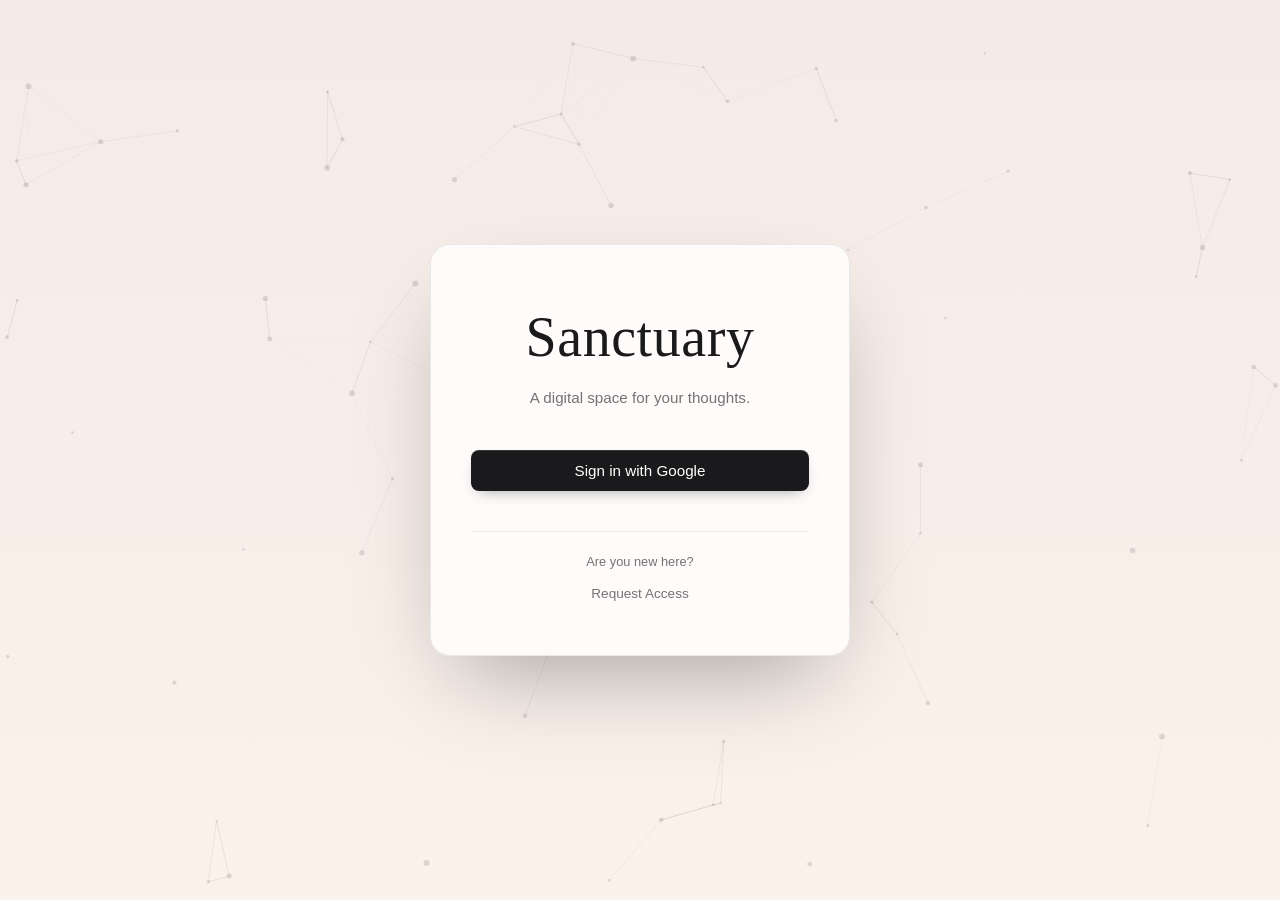
==== commit 8f4c46ad: "Update index.html Meta tag addition" ====
--- a/index.html
+++ b/index.html
@@ -2,6 +2,7 @@
 <html lang="en">
 <head>
     <!-- Web App Manifest -->
+    <meta name="google-site-verification" content="P1MhJmEc_ughjVn286mqf0mqS3nuWgc6cS5_r0g4fsY" />
   <link rel="manifest" href="manifest.json">
   
   <!-- Mobile App UI Tags -->
